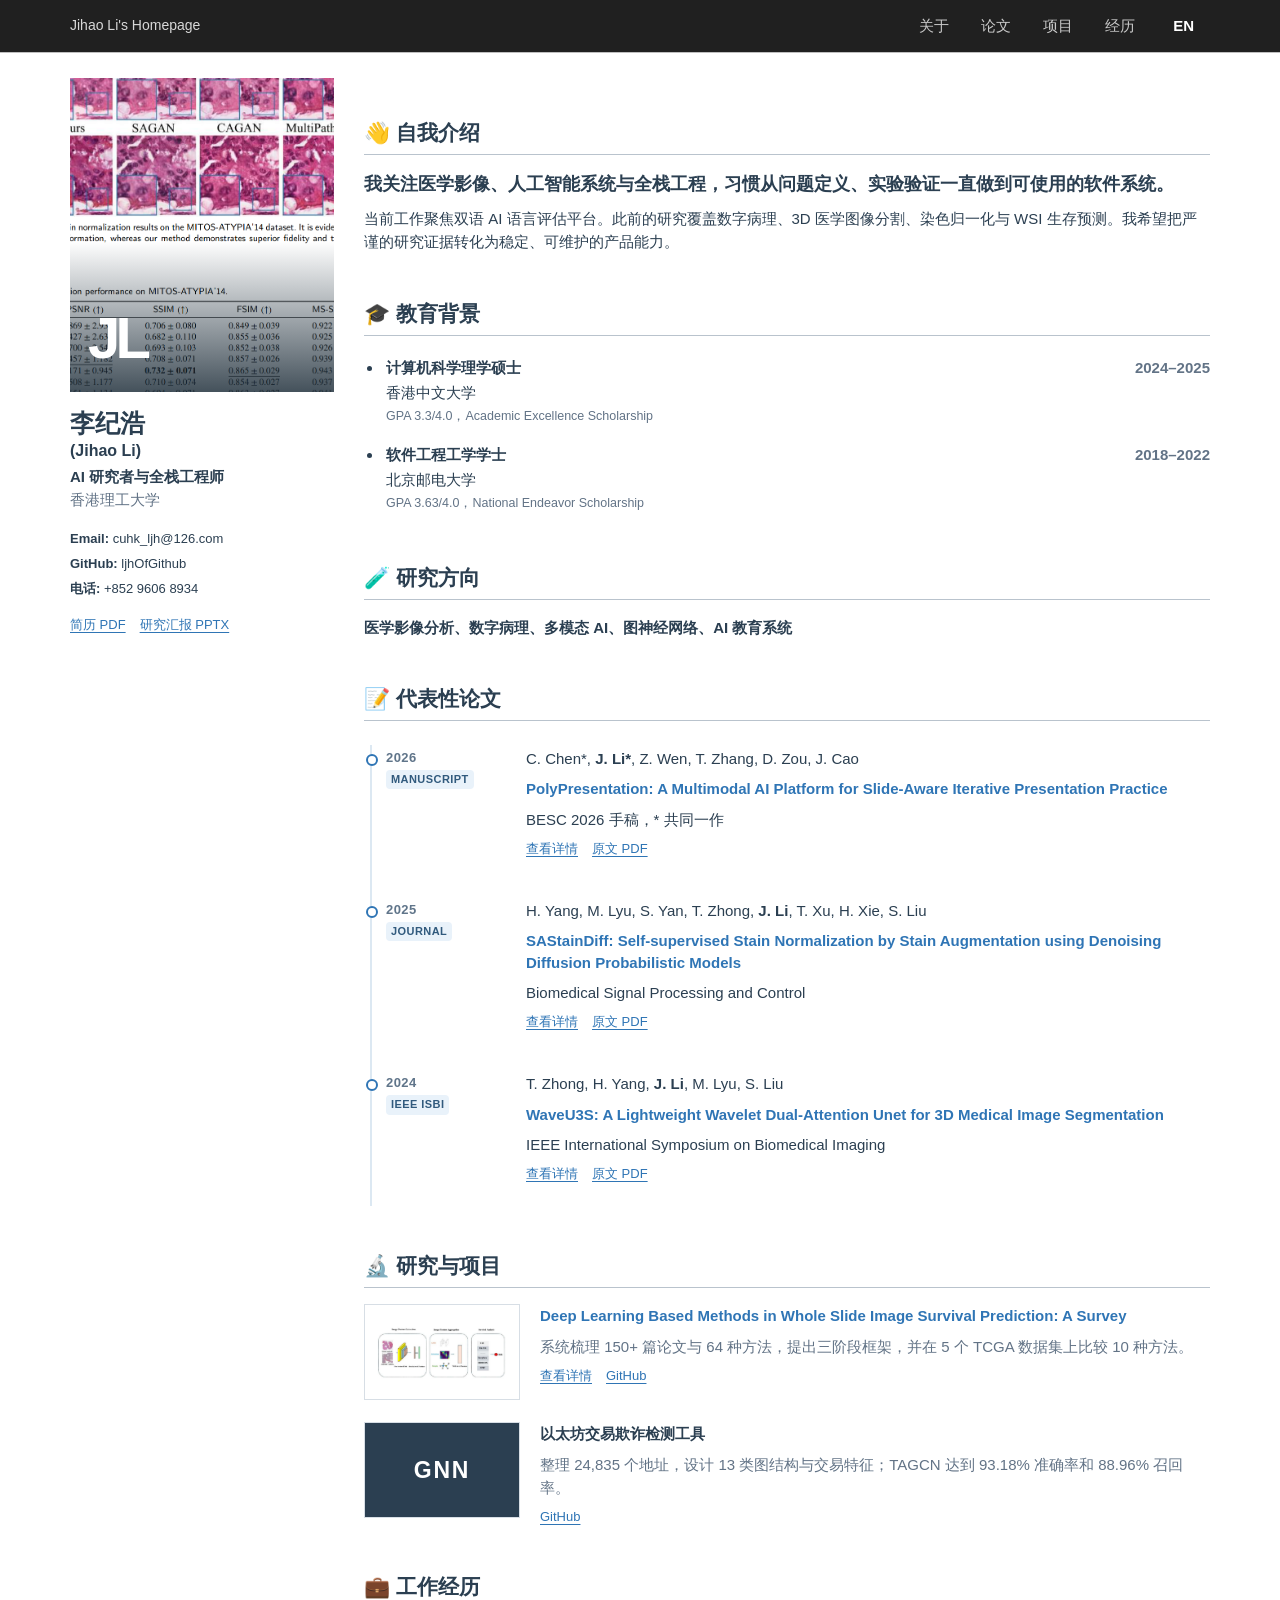
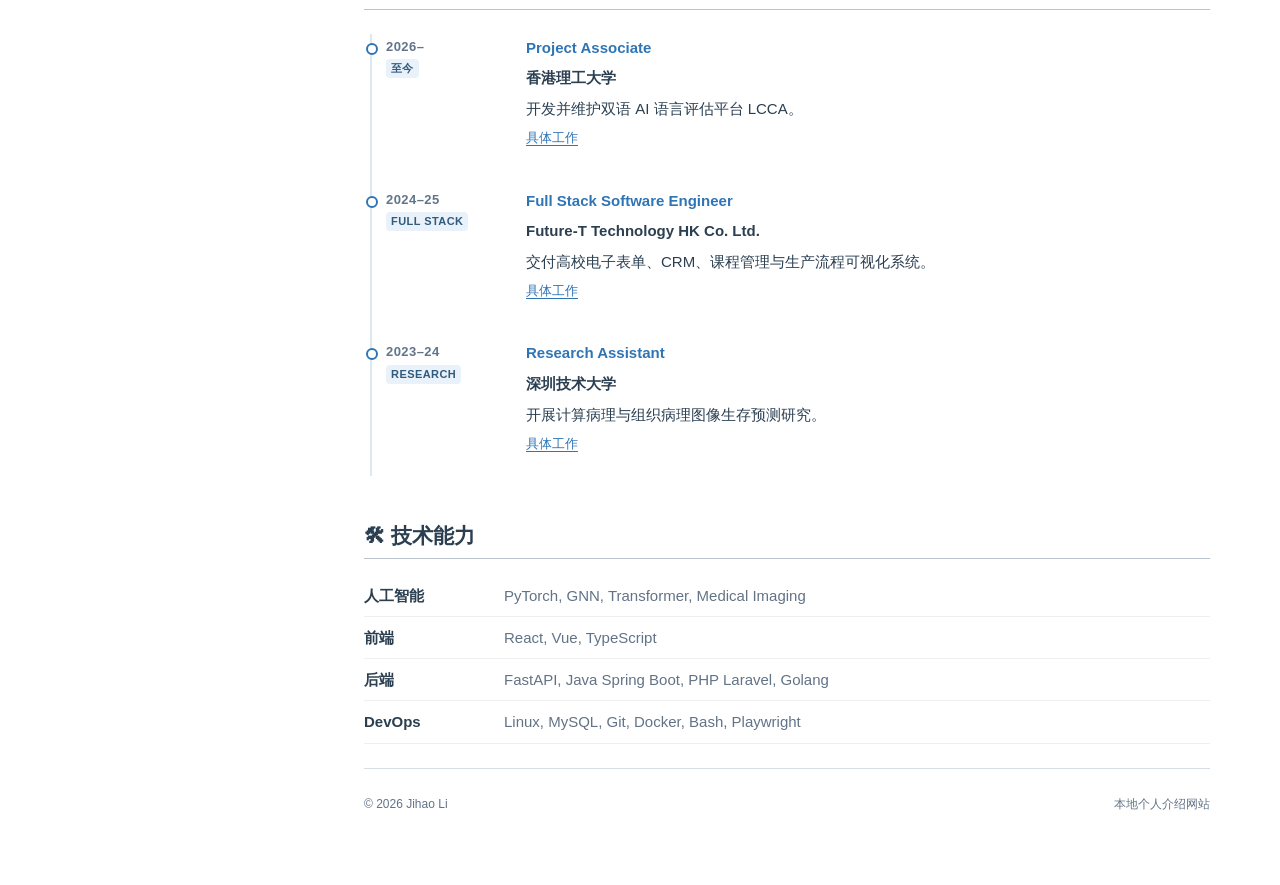
==== index.html @ 031922b3 "feat: publish bilingual academic resume site" ====
<!doctype html>
<html lang="zh-CN">
  <head>
    <meta charset="UTF-8" />
    <meta name="viewport" content="width=device-width, initial-scale=1.0" />
    <meta name="description" content="Jihao Li 的个人学术与工程主页" />
    <title>Jihao Li | Academic Homepage</title>
    <link rel="stylesheet" href="./styles.css" />
    <script src="./data.js" defer></script>
    <script src="./script.js" defer></script>
  </head>
  <body data-page="home">
    <a class="skip-link" href="#content" data-i18n="common.skip">跳到主要内容</a>
    <header class="topbar">
      <nav class="nav-shell" aria-label="Primary navigation">
        <a class="site-name" href="./index.html">Jihao Li's Homepage</a>
        <div class="nav-links">
          <a href="#about" data-i18n="nav.about">关于</a>
          <a href="#publications" data-i18n="nav.publications">论文</a>
          <a href="#projects" data-i18n="nav.projects">项目</a>
          <a href="#experience" data-i18n="nav.experience">经历</a>
          <button class="language-toggle" type="button" data-lang-toggle aria-label="Switch language">EN</button>
        </div>
      </nav>
    </header>
    <div class="page-shell">
      <aside class="profile-column" aria-label="Profile">
        <div class="portrait-research" aria-label="Medical imaging research visual">
          <img src="./assets/stain-normalization-comparison.png" alt="Histopathology image comparison" />
          <span>JL</span>
        </div>
        <h1>李纪浩 <span>(Jihao Li)</span></h1>
        <p class="profile-role" data-i18n="profile.role">AI 研究者与全栈工程师</p>
        <p class="profile-affiliation" data-i18n="profile.affiliation">香港理工大学</p>
        <div class="profile-contact">
          <a href="mailto:cuhk_ljh@126.com"><strong>Email:</strong> cuhk_ljh@126.com</a>
          <a href="https://github.com/ljhOfGithub" target="_blank" rel="noreferrer"><strong>GitHub:</strong> ljhOfGithub</a>
          <a href="tel:+85296068934"><strong data-i18n="profile.phone">电话:</strong> +852 9606 8934</a>
        </div>
        <div class="profile-downloads">
          <a href="./downloads/Jihao-Li-Resume.pdf" target="_blank" data-i18n="profile.resume">简历 PDF</a>
          <a href="./downloads/Jihao-Li-Research-Presentation.pptx" download data-i18n="profile.slides">研究汇报 PPTX</a>
        </div>
      </aside>
      <main class="content-column" id="content">
        <section id="about" class="content-section intro-section">
          <h2>👋 <span data-i18n="about.title">自我介绍</span></h2>
          <p class="intro-lead" data-i18n="about.lead">我关注医学影像、人工智能系统与全栈工程，习惯从问题定义、实验验证一直做到可使用的软件系统。</p>
          <p data-i18n="about.body">当前工作聚焦双语 AI 语言评估平台。此前的研究覆盖数字病理、3D 医学图像分割、染色归一化与 WSI 生存预测。我希望把严谨的研究证据转化为稳定、可维护的产品能力。</p>
        </section>
        <section class="content-section" id="education">
          <h2>🎓 <span data-i18n="education.title">教育背景</span></h2>
          <ul class="education-list">
            <li><strong data-i18n="education.cuhk.degree">计算机科学理学硕士</strong><span data-i18n="education.cuhk.school">香港中文大学</span><time>2024–2025</time><small data-i18n="education.cuhk.detail">GPA 3.3/4.0，Academic Excellence Scholarship</small></li>
            <li><strong data-i18n="education.bupt.degree">软件工程工学学士</strong><span data-i18n="education.bupt.school">北京邮电大学</span><time>2018–2022</time><small data-i18n="education.bupt.detail">GPA 3.63/4.0，National Endeavor Scholarship</small></li>
          </ul>
        </section>
        <section class="content-section" id="research-interests">
          <h2>🧪 <span data-i18n="interests.title">研究方向</span></h2>
          <p><strong data-i18n="interests.items">医学影像分析、数字病理、多模态 AI、图神经网络、AI 教育系统</strong></p>
        </section>
        <section class="content-section" id="publications">
          <h2>📝 <span data-i18n="publications.title">代表性论文</span></h2>
          <div class="academic-timeline">
            <article class="publication-item">
              <div class="publication-meta"><strong>2026</strong><span>Manuscript</span></div>
              <div><p class="authors">C. Chen*, <strong>J. Li*</strong>, Z. Wen, T. Zhang, D. Zou, J. Cao</p><h3><a href="./paper.html?id=polypresentation">PolyPresentation: A Multimodal AI Platform for Slide-Aware Iterative Presentation Practice</a></h3><p data-i18n="publications.polypresentation.venue">BESC 2026 手稿，* 共同一作</p><p class="entry-links"><a href="./paper.html?id=polypresentation" data-i18n="common.details">查看详情</a><a href="./papers/source/polypresentation.pdf" target="_blank" data-i18n="common.paper">原文 PDF</a></p></div>
            </article>
            <article class="publication-item">
              <div class="publication-meta"><strong>2025</strong><span>Journal</span></div>
              <div><p class="authors">H. Yang, M. Lyu, S. Yan, T. Zhong, <strong>J. Li</strong>, T. Xu, H. Xie, S. Liu</p><h3><a href="./paper.html?id=sastaindiff">SAStainDiff: Self-supervised Stain Normalization by Stain Augmentation using Denoising Diffusion Probabilistic Models</a></h3><p data-i18n="publications.sastaindiff.venue">Biomedical Signal Processing and Control</p><p class="entry-links"><a href="./paper.html?id=sastaindiff" data-i18n="common.details">查看详情</a><a href="./papers/source/sastaindiff.pdf" target="_blank" data-i18n="common.paper">原文 PDF</a></p></div>
            </article>
            <article class="publication-item">
              <div class="publication-meta"><strong>2024</strong><span>IEEE ISBI</span></div>
              <div><p class="authors">T. Zhong, H. Yang, <strong>J. Li</strong>, M. Lyu, S. Liu</p><h3><a href="./paper.html?id=waveu3s">WaveU3S: A Lightweight Wavelet Dual-Attention Unet for 3D Medical Image Segmentation</a></h3><p data-i18n="publications.waveu3s.venue">IEEE International Symposium on Biomedical Imaging</p><p class="entry-links"><a href="./paper.html?id=waveu3s" data-i18n="common.details">查看详情</a><a href="./papers/source/waveu3s.pdf" target="_blank" data-i18n="common.paper">原文 PDF</a></p></div>
            </article>
          </div>
        </section>
        <section class="content-section" id="projects">
          <h2>🔬 <span data-i18n="projects.title">研究与项目</span></h2>
          <div class="project-list">
            <article><img src="./assets/wsi-survival-framework.png" alt="WSI survival prediction framework" /><div><h3><a href="./paper.html?id=wsi-survival">Deep Learning Based Methods in Whole Slide Image Survival Prediction: A Survey</a></h3><p data-i18n="projects.wsi">系统梳理 150+ 篇论文与 64 种方法，提出三阶段框架，并在 5 个 TCGA 数据集上比较 10 种方法。</p><p class="entry-links"><a href="./paper.html?id=wsi-survival" data-i18n="common.details">查看详情</a><a href="https://github.com/ljhOfGithub/SurvivalPredictionResearch" target="_blank" rel="noreferrer">GitHub</a></p></div></article>
            <article><div class="project-mark" aria-hidden="true">GNN</div><div><h3 data-i18n="projects.fraud.title">以太坊交易欺诈检测工具</h3><p data-i18n="projects.fraud.body">整理 24,835 个地址，设计 13 类图结构与交易特征；TAGCN 达到 93.18% 准确率和 88.96% 召回率。</p><p class="entry-links"><a href="https://github.com/ljhOfGithub/BachelorGraduationDesign" target="_blank" rel="noreferrer">GitHub</a></p></div></article>
          </div>
        </section>
        <section class="content-section" id="experience">
          <h2>💼 <span data-i18n="experience.title">工作经历</span></h2>
          <div class="academic-timeline">
            <article class="work-item"><div class="publication-meta"><strong>2026–</strong><span data-i18n="experience.present">至今</span></div><div><h3><a href="./work.html?id=polyu">Project Associate</a></h3><p><strong data-i18n="experience.polyu.org">香港理工大学</strong></p><p data-i18n="experience.polyu.summary">开发并维护双语 AI 语言评估平台 LCCA。</p><p class="entry-links"><a href="./work.html?id=polyu" data-i18n="common.workDetails">具体工作</a></p></div></article>
            <article class="work-item"><div class="publication-meta"><strong>2024–25</strong><span>Full Stack</span></div><div><h3><a href="./work.html?id=future-t">Full Stack Software Engineer</a></h3><p><strong>Future-T Technology HK Co. Ltd.</strong></p><p data-i18n="experience.future.summary">交付高校电子表单、CRM、课程管理与生产流程可视化系统。</p><p class="entry-links"><a href="./work.html?id=future-t" data-i18n="common.workDetails">具体工作</a></p></div></article>
            <article class="work-item"><div class="publication-meta"><strong>2023–24</strong><span>Research</span></div><div><h3><a href="./work.html?id=sztu">Research Assistant</a></h3><p><strong data-i18n="experience.sztu.org">深圳技术大学</strong></p><p data-i18n="experience.sztu.summary">开展计算病理与组织病理图像生存预测研究。</p><p class="entry-links"><a href="./work.html?id=sztu" data-i18n="common.workDetails">具体工作</a></p></div></article>
          </div>
        </section>
        <section class="content-section" id="skills">
          <h2>🛠 <span data-i18n="skills.title">技术能力</span></h2>
          <dl class="skill-table">
            <div><dt data-i18n="skills.ai">人工智能</dt><dd>PyTorch, GNN, Transformer, Medical Imaging</dd></div>
            <div><dt data-i18n="skills.frontend">前端</dt><dd>React, Vue, TypeScript</dd></div>
            <div><dt data-i18n="skills.backend">后端</dt><dd>FastAPI, Java Spring Boot, PHP Laravel, Golang</dd></div>
            <div><dt>DevOps</dt><dd>Linux, MySQL, Git, Docker, Bash, Playwright</dd></div>
          </dl>
        </section>
        <footer><span>© 2026 Jihao Li</span><span data-i18n="footer.note">本地个人介绍网站</span></footer>
      </main>
    </div>
  </body>
</html>
---- styles.css ----
:root { --nav:#202020; --ink:#2b3f51; --muted:#627386; --blue:#2f75b5; --blue-soft:#e9f2fa; --line:#d7dee5; --paper:#fff; --soft:#f5f7f9; --page:min(1140px,calc(100vw - 40px)); --sans:"Avenir Next","Helvetica Neue","PingFang SC",Arial,sans-serif; }
*{box-sizing:border-box} html{scroll-behavior:smooth} body{margin:0;color:var(--ink);background:var(--paper);font-family:var(--sans);font-size:15px;line-height:1.55;-webkit-font-smoothing:antialiased} a{color:var(--blue);text-underline-offset:3px} a:hover{color:#1d4f7d} img{display:block;max-width:100%} button{font:inherit}:focus-visible{outline:3px solid #72b3e8;outline-offset:3px}
.skip-link{position:fixed;z-index:100;left:12px;top:8px;padding:8px 12px;color:white;background:var(--nav);transform:translateY(-150%)}.skip-link:focus{transform:translateY(0)}
.topbar{position:sticky;z-index:20;top:0;color:#eee;background:var(--nav);box-shadow:0 1px 0 rgba(0,0,0,.25)}.nav-shell{width:var(--page);min-height:52px;margin:0 auto;display:flex;align-items:center;justify-content:space-between;gap:28px}.site-name{color:#d8d8d8;text-decoration:none;font-size:14px}.nav-links{display:flex;align-items:stretch;min-height:52px}.nav-links a,.language-toggle{display:inline-flex;align-items:center;padding:0 16px;border:0;color:#c9c9c9;background:transparent;text-decoration:none;cursor:pointer}.nav-links a:hover,.language-toggle:hover{color:#fff;background:#101010}.language-toggle{margin-left:6px;color:#fff;font-weight:700}
.page-shell{width:var(--page);margin:0 auto;display:grid;grid-template-columns:264px minmax(0,1fr);gap:30px;padding:26px 0 72px}.profile-column{position:sticky;top:78px;align-self:start}.portrait-research{position:relative;height:314px;overflow:hidden;background:#e9d8df}.portrait-research:after{content:"";position:absolute;inset:0;background:linear-gradient(180deg,transparent 52%,rgba(27,43,55,.82))}.portrait-research img{width:100%;height:100%;object-fit:cover;transform:scale(1.35)}.portrait-research span{position:absolute;z-index:1;left:18px;bottom:9px;color:#fff;font-size:58px;font-weight:800;letter-spacing:-.08em}.profile-column h1{margin:16px 0 5px;font-size:25px;line-height:1.2}.profile-column h1 span{display:block;margin-top:3px;font-size:16px;font-weight:600}.profile-role,.profile-affiliation{margin:0}.profile-role{font-weight:600}.profile-affiliation{color:var(--muted)}.profile-contact{display:grid;gap:5px;margin-top:17px}.profile-contact a{color:var(--ink);text-decoration:none;font-size:13px;overflow-wrap:anywhere}.profile-contact a:hover{color:var(--blue)}.profile-downloads{display:flex;flex-wrap:wrap;gap:10px 14px;margin-top:16px}.profile-downloads a{font-size:13px}
.content-column{min-width:0}.content-section{padding:15px 0 24px;scroll-margin-top:68px}.content-section h2{margin:0 0 16px;padding-bottom:9px;border-bottom:1px solid #b9c3cd;font-size:21px;line-height:1.2}.content-section p{margin:8px 0}.intro-section{padding-top:42px}.intro-lead{font-size:18px;font-weight:650}.education-list{margin:0;padding-left:19px}.education-list li{position:relative;padding:4px 110px 12px 3px}.education-list strong,.education-list span,.education-list small{display:block}.education-list span{margin-top:2px}.education-list small{margin-top:3px;color:var(--muted)}.education-list time{position:absolute;right:0;top:4px;color:var(--muted);font-weight:700}
.academic-timeline{position:relative;margin-left:2px}.academic-timeline:before{content:"";position:absolute;left:4px;top:8px;bottom:8px;width:2px;background:#dce8f2}.publication-item,.work-item{position:relative;display:grid;grid-template-columns:120px minmax(0,1fr);gap:20px;padding:10px 0 22px 20px}.publication-item:before,.work-item:before{content:"";position:absolute;left:0;top:17px;width:8px;height:8px;border:2px solid var(--blue);border-radius:50%;background:#fff}.publication-meta{display:flex;flex-direction:column;gap:2px;padding-top:1px;color:var(--muted);font-size:11px;letter-spacing:.04em;text-transform:uppercase}.publication-meta strong{color:#60758a;font-size:13px}.publication-meta span{width:max-content;padding:1px 5px;border-radius:4px;color:#315a7d;background:var(--blue-soft);font-weight:700}.publication-item h3,.work-item h3,.project-list h3{margin:1px 0 3px;font-size:15px;line-height:1.42}.publication-item h3 a,.work-item h3 a,.project-list h3 a{text-decoration:none}.authors{margin-top:0!important}.entry-links{display:flex;flex-wrap:wrap;gap:5px 14px;margin-top:4px!important}.entry-links a{font-size:13px}
.project-list{display:grid;gap:22px}.project-list article{display:grid;grid-template-columns:156px minmax(0,1fr);gap:20px;align-items:start}.project-list img,.project-mark{width:156px;height:96px;object-fit:contain;padding:8px;border:1px solid var(--line);background:#fff}.project-mark{display:grid;place-items:center;color:#fff;background:var(--ink);font-size:23px;font-weight:800;letter-spacing:.08em}.project-list p{color:var(--muted)}.skill-table{margin:0}.skill-table div{display:grid;grid-template-columns:140px 1fr;padding:9px 0;border-bottom:1px solid #edf0f3}.skill-table dt{font-weight:700}.skill-table dd{margin:0;color:var(--muted)}footer{display:flex;justify-content:space-between;padding-top:26px;border-top:1px solid var(--line);color:var(--muted);font-size:12px}
.detail-header{padding:36px 0 20px;border-bottom:1px solid var(--line)}.back-link{font-size:13px}.detail-kicker{margin:22px 0 8px;color:var(--blue);font-size:12px;font-weight:800;letter-spacing:.06em;text-transform:uppercase}.detail-header h1{margin:0;color:#263b4d;font-size:clamp(28px,4.2vw,44px);line-height:1.18;letter-spacing:-.02em}.detail-meta{margin-top:13px;color:var(--muted)}.detail-actions{display:flex;flex-wrap:wrap;gap:10px 16px;margin-top:18px}.detail-actions a{padding:7px 12px;border:1px solid var(--blue);text-decoration:none}.detail-actions a:first-child{color:#fff;background:var(--blue)}.detail-grid{display:grid;grid-template-columns:1fr 1fr;gap:30px;margin-top:26px}.detail-block{padding-top:16px;border-top:2px solid var(--ink)}.detail-block h2{margin:0 0 10px;font-size:18px}.detail-block ul{margin:0;padding-left:19px}.detail-block li+li{margin-top:7px}.detail-visual{margin:28px 0;padding:18px;border:1px solid var(--line);background:var(--soft)}.detail-visual img{width:100%;max-height:360px;object-fit:contain}.pdf-section{margin-top:36px}.pdf-section h2{margin-bottom:12px;font-size:21px}.pdf-frame{width:100%;height:760px;border:1px solid #aeb9c3;background:#efefef}.source-note{color:var(--muted);font-size:13px}.work-facts{display:grid;gap:0;margin-top:22px}.work-facts div{display:grid;grid-template-columns:145px 1fr;padding:10px 0;border-bottom:1px solid var(--line)}.work-facts dt{font-weight:700}.work-facts dd{margin:0}
@media(max-width:780px){:root{--page:min(100% - 30px,680px)}.nav-shell{align-items:stretch}.site-name{display:flex;align-items:center}.nav-links a{display:none}.page-shell{grid-template-columns:1fr;gap:12px}.profile-column{position:static;display:grid;grid-template-columns:118px 1fr;column-gap:16px}.portrait-research{grid-row:span 5;height:156px}.portrait-research span{font-size:38px}.profile-column h1{margin-top:5px}.profile-contact{margin-top:8px}.profile-downloads{grid-column:2;margin-top:8px}.intro-section{padding-top:24px}.publication-item,.work-item{grid-template-columns:1fr;gap:5px}.publication-meta{flex-direction:row;align-items:center;gap:8px}.project-list article{grid-template-columns:110px minmax(0,1fr)}.project-list img,.project-mark{width:110px;height:82px}.detail-grid{grid-template-columns:1fr;gap:20px}.pdf-frame{height:600px}}
@media(max-width:520px){.site-name{font-size:12px}.language-toggle{padding:0 11px}.profile-column{grid-template-columns:92px 1fr}.portrait-research{height:124px}.profile-column h1{font-size:21px}.profile-contact,.profile-downloads{grid-column:1/-1}.education-list li{padding-right:0}.education-list time{position:static;display:block;margin-top:3px}.project-list article{grid-template-columns:1fr}.project-list img,.project-mark{width:100%;height:150px}.skill-table div,.work-facts div{grid-template-columns:1fr;gap:3px}footer{flex-direction:column;gap:4px}.pdf-frame{height:480px}}
@media(prefers-reduced-motion:reduce){html{scroll-behavior:auto}}
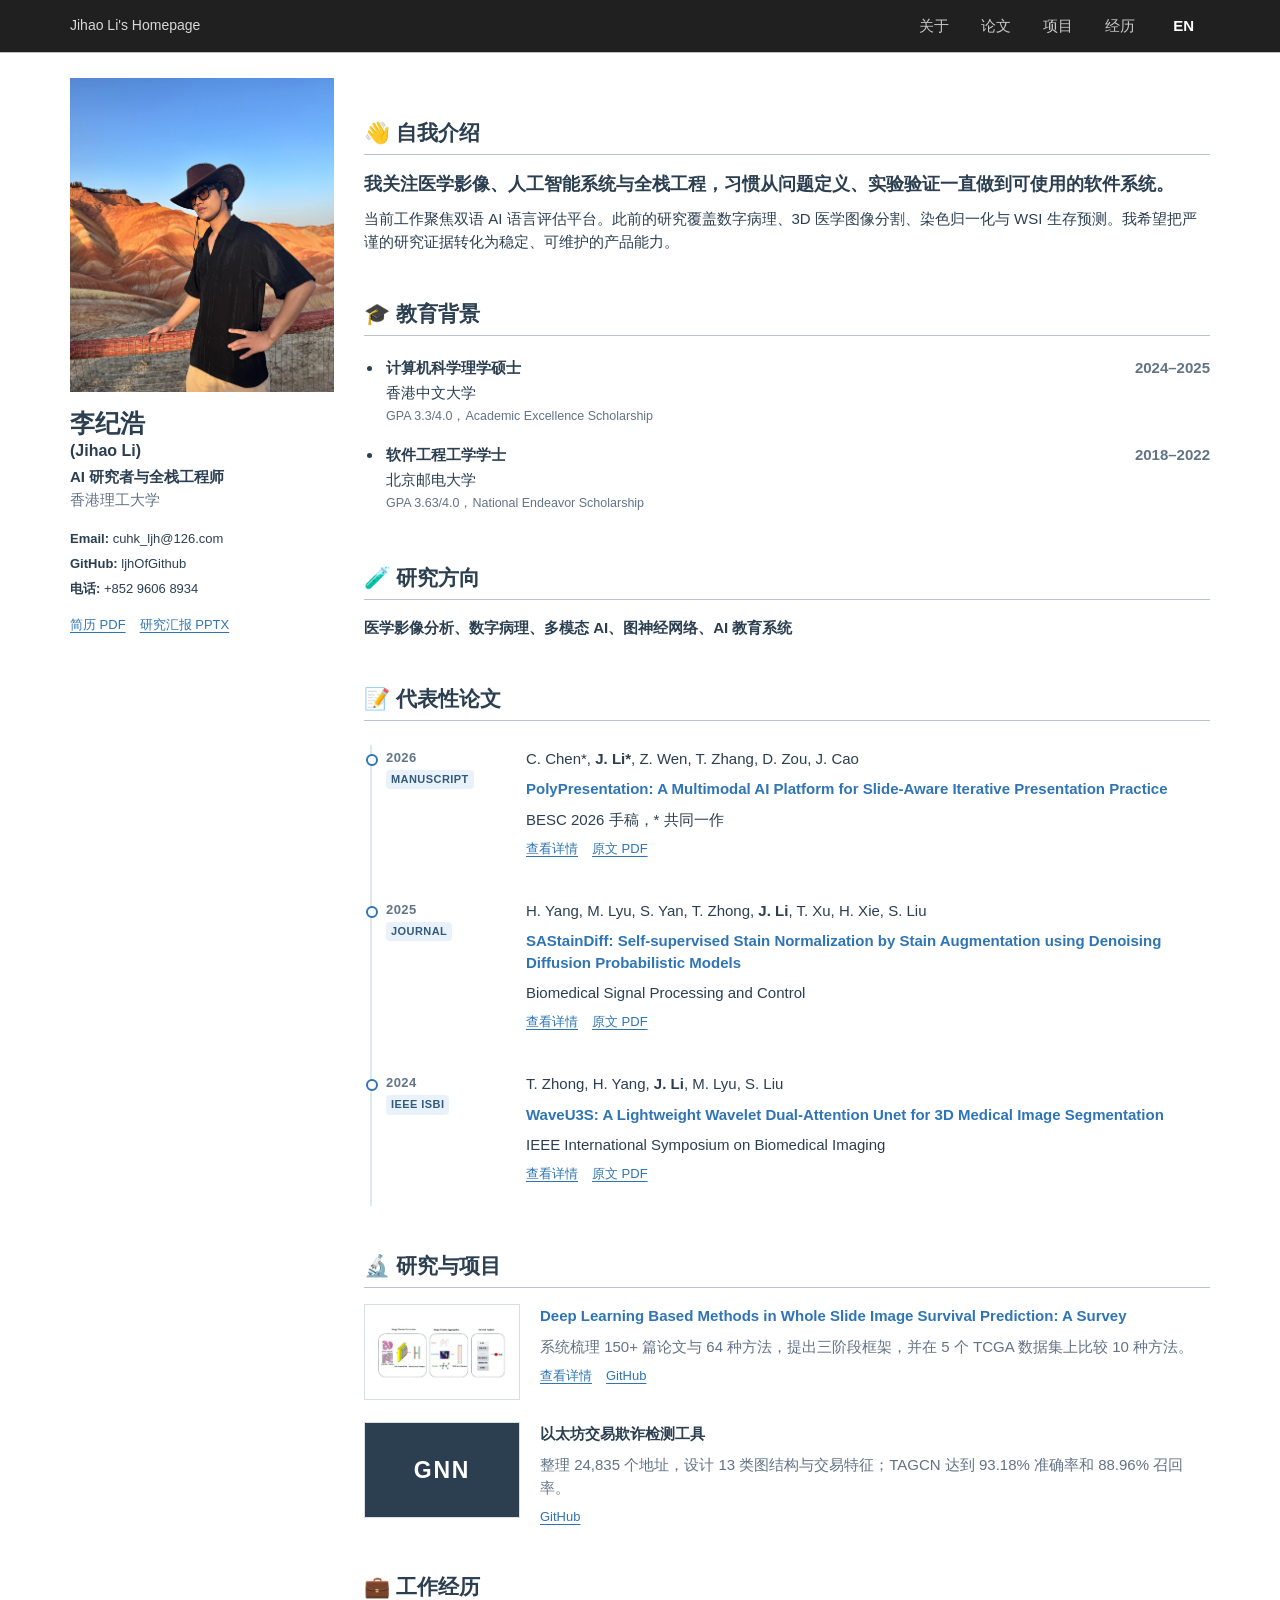
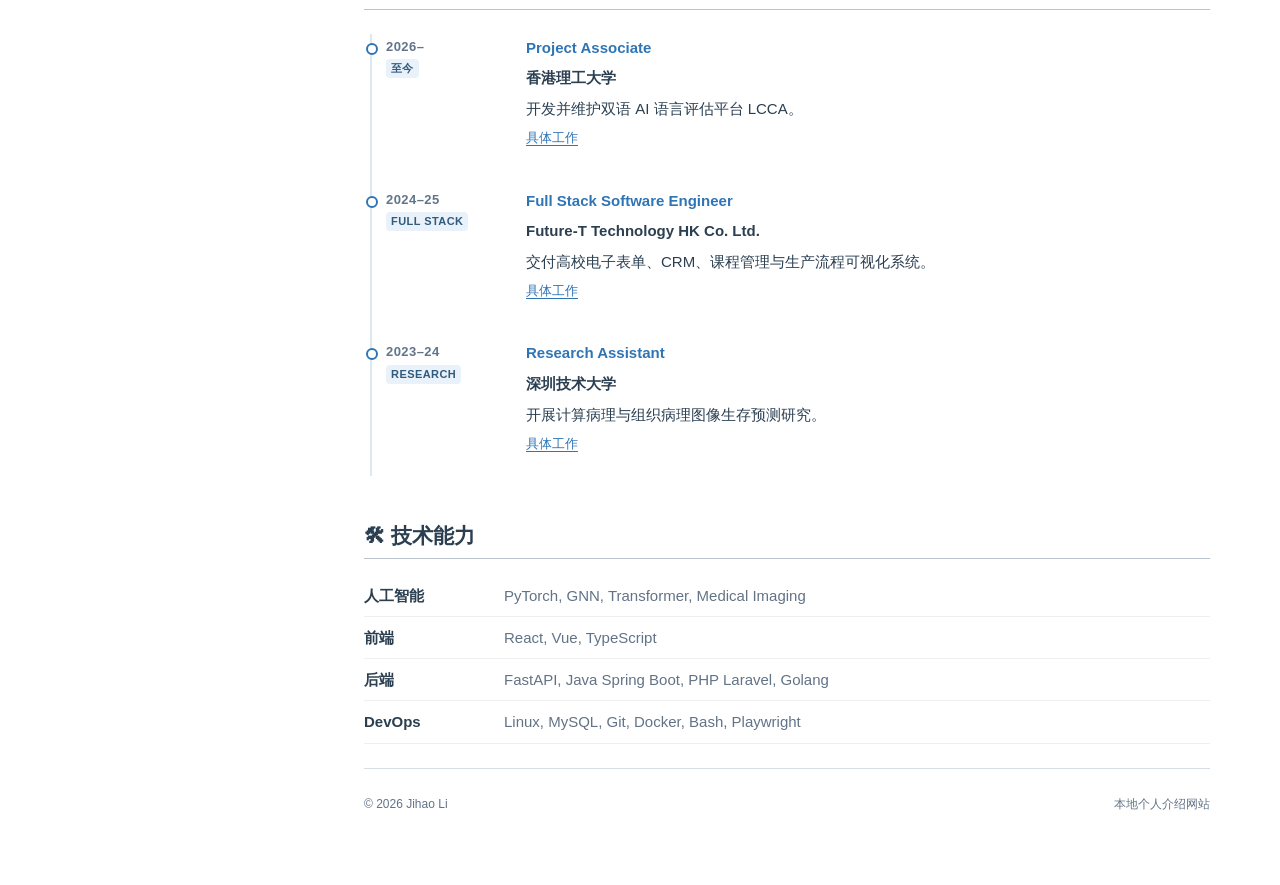
==== commit 472677b1: "feat: use profile photo across resume pages" ====
--- a/index.html
+++ b/index.html
@@ -25,9 +25,8 @@
     </header>
     <div class="page-shell">
       <aside class="profile-column" aria-label="Profile">
-        <div class="portrait-research" aria-label="Medical imaging research visual">
-          <img src="./assets/stain-normalization-comparison.png" alt="Histopathology image comparison" />
-          <span>JL</span>
+        <div class="portrait-research" aria-label="Portrait of Jihao Li">
+          <img src="./assets/avatar.jpg" alt="Portrait of Jihao Li" />
         </div>
         <h1>李纪浩 <span>(Jihao Li)</span></h1>
         <p class="profile-role" data-i18n="profile.role">AI 研究者与全栈工程师</p>
--- a/styles.css
+++ b/styles.css
@@ -2,11 +2,11 @@
 *{box-sizing:border-box} html{scroll-behavior:smooth} body{margin:0;color:var(--ink);background:var(--paper);font-family:var(--sans);font-size:15px;line-height:1.55;-webkit-font-smoothing:antialiased} a{color:var(--blue);text-underline-offset:3px} a:hover{color:#1d4f7d} img{display:block;max-width:100%} button{font:inherit}:focus-visible{outline:3px solid #72b3e8;outline-offset:3px}
 .skip-link{position:fixed;z-index:100;left:12px;top:8px;padding:8px 12px;color:white;background:var(--nav);transform:translateY(-150%)}.skip-link:focus{transform:translateY(0)}
 .topbar{position:sticky;z-index:20;top:0;color:#eee;background:var(--nav);box-shadow:0 1px 0 rgba(0,0,0,.25)}.nav-shell{width:var(--page);min-height:52px;margin:0 auto;display:flex;align-items:center;justify-content:space-between;gap:28px}.site-name{color:#d8d8d8;text-decoration:none;font-size:14px}.nav-links{display:flex;align-items:stretch;min-height:52px}.nav-links a,.language-toggle{display:inline-flex;align-items:center;padding:0 16px;border:0;color:#c9c9c9;background:transparent;text-decoration:none;cursor:pointer}.nav-links a:hover,.language-toggle:hover{color:#fff;background:#101010}.language-toggle{margin-left:6px;color:#fff;font-weight:700}
-.page-shell{width:var(--page);margin:0 auto;display:grid;grid-template-columns:264px minmax(0,1fr);gap:30px;padding:26px 0 72px}.profile-column{position:sticky;top:78px;align-self:start}.portrait-research{position:relative;height:314px;overflow:hidden;background:#e9d8df}.portrait-research:after{content:"";position:absolute;inset:0;background:linear-gradient(180deg,transparent 52%,rgba(27,43,55,.82))}.portrait-research img{width:100%;height:100%;object-fit:cover;transform:scale(1.35)}.portrait-research span{position:absolute;z-index:1;left:18px;bottom:9px;color:#fff;font-size:58px;font-weight:800;letter-spacing:-.08em}.profile-column h1{margin:16px 0 5px;font-size:25px;line-height:1.2}.profile-column h1 span{display:block;margin-top:3px;font-size:16px;font-weight:600}.profile-role,.profile-affiliation{margin:0}.profile-role{font-weight:600}.profile-affiliation{color:var(--muted)}.profile-contact{display:grid;gap:5px;margin-top:17px}.profile-contact a{color:var(--ink);text-decoration:none;font-size:13px;overflow-wrap:anywhere}.profile-contact a:hover{color:var(--blue)}.profile-downloads{display:flex;flex-wrap:wrap;gap:10px 14px;margin-top:16px}.profile-downloads a{font-size:13px}
+.page-shell{width:var(--page);margin:0 auto;display:grid;grid-template-columns:264px minmax(0,1fr);gap:30px;padding:26px 0 72px}.profile-column{position:sticky;top:78px;align-self:start}.portrait-research{position:relative;height:314px;overflow:hidden;background:#e8edf2}.portrait-research img{display:block;width:100%;height:100%;object-fit:cover;object-position:58% 48%}.profile-column h1{margin:16px 0 5px;font-size:25px;line-height:1.2}.profile-column h1 span{display:block;margin-top:3px;font-size:16px;font-weight:600}.profile-role,.profile-affiliation{margin:0}.profile-role{font-weight:600}.profile-affiliation{color:var(--muted)}.profile-contact{display:grid;gap:5px;margin-top:17px}.profile-contact a{color:var(--ink);text-decoration:none;font-size:13px;overflow-wrap:anywhere}.profile-contact a:hover{color:var(--blue)}.profile-downloads{display:flex;flex-wrap:wrap;gap:10px 14px;margin-top:16px}.profile-downloads a{font-size:13px}
 .content-column{min-width:0}.content-section{padding:15px 0 24px;scroll-margin-top:68px}.content-section h2{margin:0 0 16px;padding-bottom:9px;border-bottom:1px solid #b9c3cd;font-size:21px;line-height:1.2}.content-section p{margin:8px 0}.intro-section{padding-top:42px}.intro-lead{font-size:18px;font-weight:650}.education-list{margin:0;padding-left:19px}.education-list li{position:relative;padding:4px 110px 12px 3px}.education-list strong,.education-list span,.education-list small{display:block}.education-list span{margin-top:2px}.education-list small{margin-top:3px;color:var(--muted)}.education-list time{position:absolute;right:0;top:4px;color:var(--muted);font-weight:700}
 .academic-timeline{position:relative;margin-left:2px}.academic-timeline:before{content:"";position:absolute;left:4px;top:8px;bottom:8px;width:2px;background:#dce8f2}.publication-item,.work-item{position:relative;display:grid;grid-template-columns:120px minmax(0,1fr);gap:20px;padding:10px 0 22px 20px}.publication-item:before,.work-item:before{content:"";position:absolute;left:0;top:17px;width:8px;height:8px;border:2px solid var(--blue);border-radius:50%;background:#fff}.publication-meta{display:flex;flex-direction:column;gap:2px;padding-top:1px;color:var(--muted);font-size:11px;letter-spacing:.04em;text-transform:uppercase}.publication-meta strong{color:#60758a;font-size:13px}.publication-meta span{width:max-content;padding:1px 5px;border-radius:4px;color:#315a7d;background:var(--blue-soft);font-weight:700}.publication-item h3,.work-item h3,.project-list h3{margin:1px 0 3px;font-size:15px;line-height:1.42}.publication-item h3 a,.work-item h3 a,.project-list h3 a{text-decoration:none}.authors{margin-top:0!important}.entry-links{display:flex;flex-wrap:wrap;gap:5px 14px;margin-top:4px!important}.entry-links a{font-size:13px}
 .project-list{display:grid;gap:22px}.project-list article{display:grid;grid-template-columns:156px minmax(0,1fr);gap:20px;align-items:start}.project-list img,.project-mark{width:156px;height:96px;object-fit:contain;padding:8px;border:1px solid var(--line);background:#fff}.project-mark{display:grid;place-items:center;color:#fff;background:var(--ink);font-size:23px;font-weight:800;letter-spacing:.08em}.project-list p{color:var(--muted)}.skill-table{margin:0}.skill-table div{display:grid;grid-template-columns:140px 1fr;padding:9px 0;border-bottom:1px solid #edf0f3}.skill-table dt{font-weight:700}.skill-table dd{margin:0;color:var(--muted)}footer{display:flex;justify-content:space-between;padding-top:26px;border-top:1px solid var(--line);color:var(--muted);font-size:12px}
 .detail-header{padding:36px 0 20px;border-bottom:1px solid var(--line)}.back-link{font-size:13px}.detail-kicker{margin:22px 0 8px;color:var(--blue);font-size:12px;font-weight:800;letter-spacing:.06em;text-transform:uppercase}.detail-header h1{margin:0;color:#263b4d;font-size:clamp(28px,4.2vw,44px);line-height:1.18;letter-spacing:-.02em}.detail-meta{margin-top:13px;color:var(--muted)}.detail-actions{display:flex;flex-wrap:wrap;gap:10px 16px;margin-top:18px}.detail-actions a{padding:7px 12px;border:1px solid var(--blue);text-decoration:none}.detail-actions a:first-child{color:#fff;background:var(--blue)}.detail-grid{display:grid;grid-template-columns:1fr 1fr;gap:30px;margin-top:26px}.detail-block{padding-top:16px;border-top:2px solid var(--ink)}.detail-block h2{margin:0 0 10px;font-size:18px}.detail-block ul{margin:0;padding-left:19px}.detail-block li+li{margin-top:7px}.detail-visual{margin:28px 0;padding:18px;border:1px solid var(--line);background:var(--soft)}.detail-visual img{width:100%;max-height:360px;object-fit:contain}.pdf-section{margin-top:36px}.pdf-section h2{margin-bottom:12px;font-size:21px}.pdf-frame{width:100%;height:760px;border:1px solid #aeb9c3;background:#efefef}.source-note{color:var(--muted);font-size:13px}.work-facts{display:grid;gap:0;margin-top:22px}.work-facts div{display:grid;grid-template-columns:145px 1fr;padding:10px 0;border-bottom:1px solid var(--line)}.work-facts dt{font-weight:700}.work-facts dd{margin:0}
-@media(max-width:780px){:root{--page:min(100% - 30px,680px)}.nav-shell{align-items:stretch}.site-name{display:flex;align-items:center}.nav-links a{display:none}.page-shell{grid-template-columns:1fr;gap:12px}.profile-column{position:static;display:grid;grid-template-columns:118px 1fr;column-gap:16px}.portrait-research{grid-row:span 5;height:156px}.portrait-research span{font-size:38px}.profile-column h1{margin-top:5px}.profile-contact{margin-top:8px}.profile-downloads{grid-column:2;margin-top:8px}.intro-section{padding-top:24px}.publication-item,.work-item{grid-template-columns:1fr;gap:5px}.publication-meta{flex-direction:row;align-items:center;gap:8px}.project-list article{grid-template-columns:110px minmax(0,1fr)}.project-list img,.project-mark{width:110px;height:82px}.detail-grid{grid-template-columns:1fr;gap:20px}.pdf-frame{height:600px}}
+@media(max-width:780px){:root{--page:min(100% - 30px,680px)}.nav-shell{align-items:stretch}.site-name{display:flex;align-items:center}.nav-links a{display:none}.page-shell{grid-template-columns:1fr;gap:12px}.profile-column{position:static;display:grid;grid-template-columns:118px 1fr;column-gap:16px}.portrait-research{grid-row:span 5;height:156px}.profile-column h1{margin-top:5px}.profile-contact{margin-top:8px}.profile-downloads{grid-column:2;margin-top:8px}.intro-section{padding-top:24px}.publication-item,.work-item{grid-template-columns:1fr;gap:5px}.publication-meta{flex-direction:row;align-items:center;gap:8px}.project-list article{grid-template-columns:110px minmax(0,1fr)}.project-list img,.project-mark{width:110px;height:82px}.detail-grid{grid-template-columns:1fr;gap:20px}.pdf-frame{height:600px}}
 @media(max-width:520px){.site-name{font-size:12px}.language-toggle{padding:0 11px}.profile-column{grid-template-columns:92px 1fr}.portrait-research{height:124px}.profile-column h1{font-size:21px}.profile-contact,.profile-downloads{grid-column:1/-1}.education-list li{padding-right:0}.education-list time{position:static;display:block;margin-top:3px}.project-list article{grid-template-columns:1fr}.project-list img,.project-mark{width:100%;height:150px}.skill-table div,.work-facts div{grid-template-columns:1fr;gap:3px}footer{flex-direction:column;gap:4px}.pdf-frame{height:480px}}
 @media(prefers-reduced-motion:reduce){html{scroll-behavior:auto}}
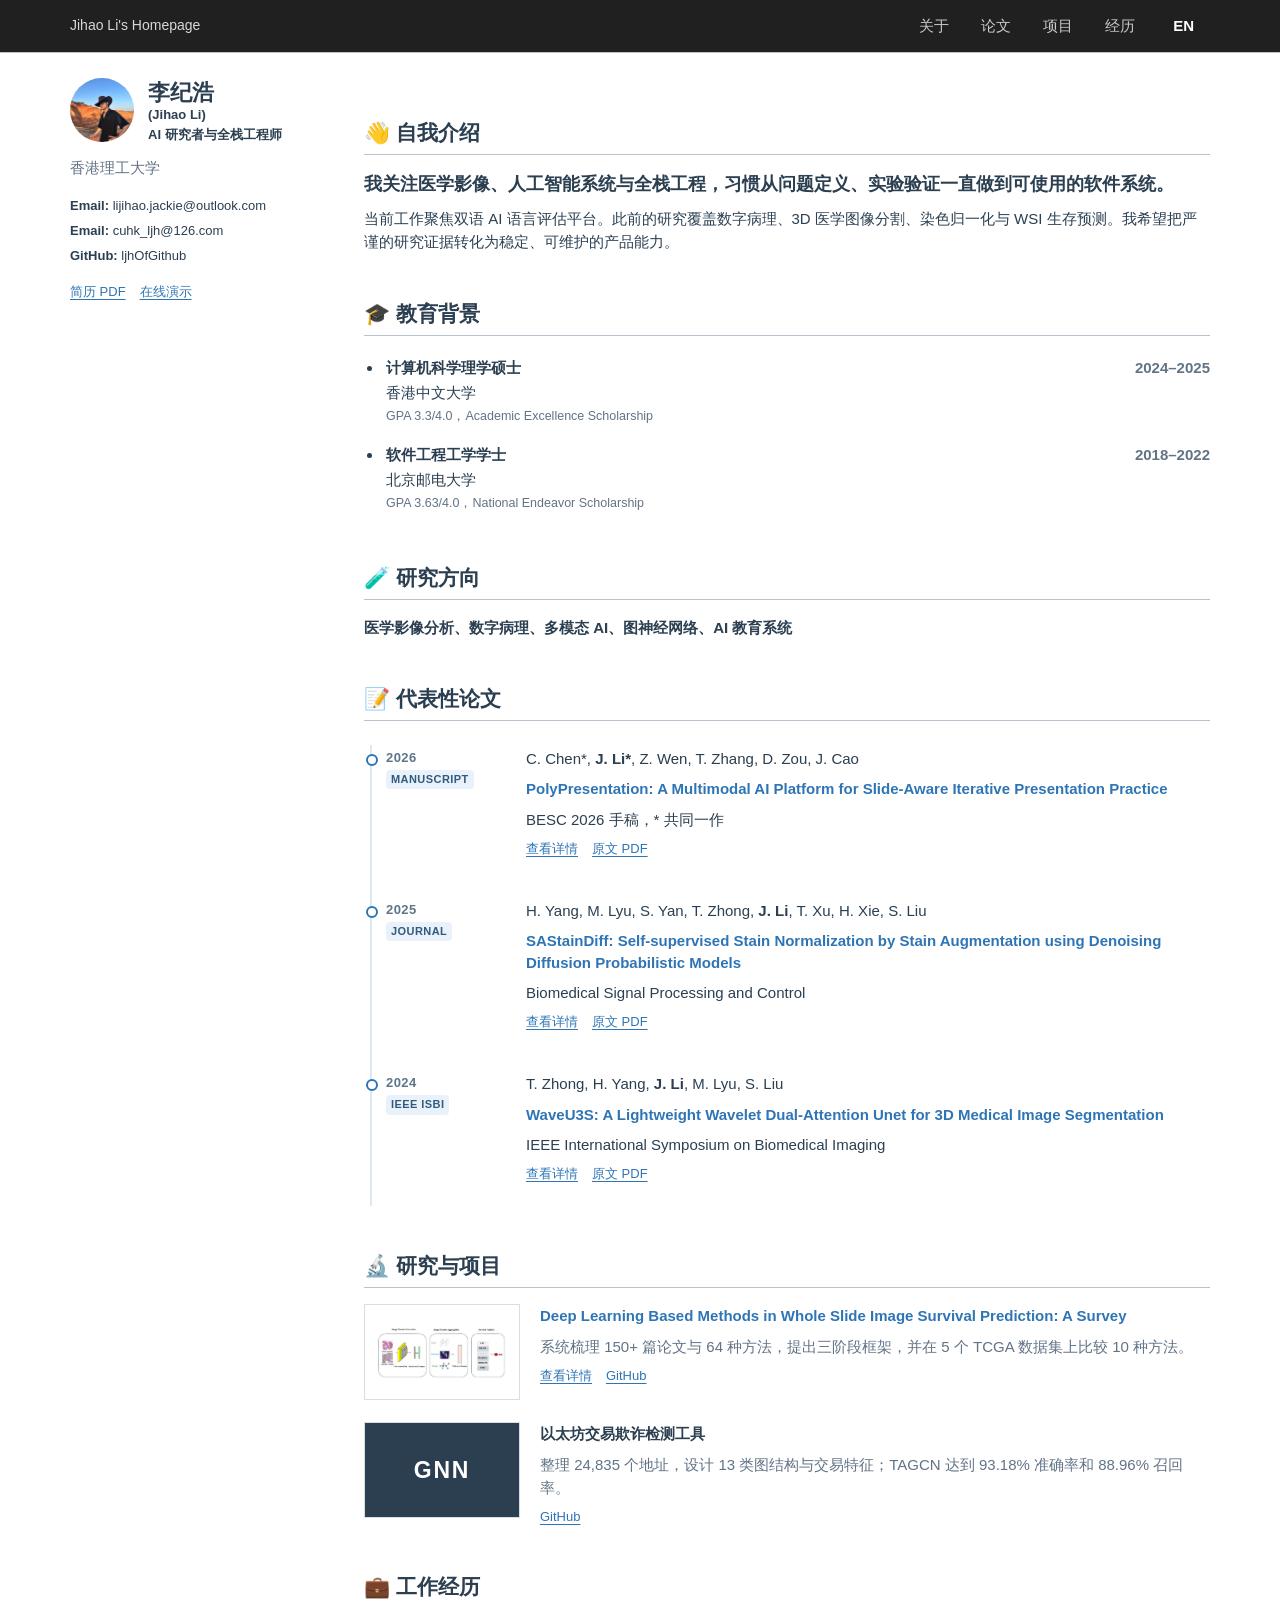
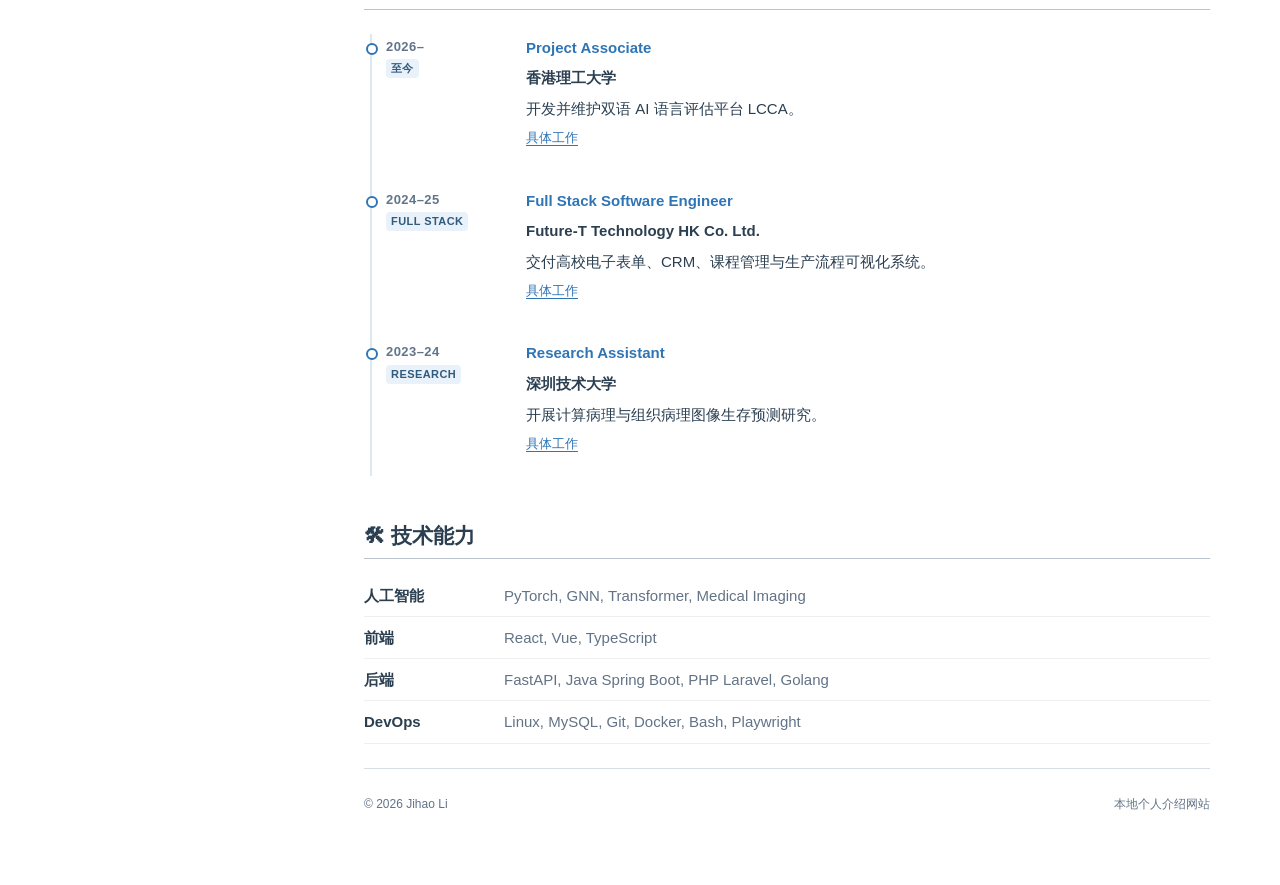
==== commit 70ff8be2: "feat: add online slides and refine profile" ====
--- a/index.html
+++ b/index.html
@@ -32,13 +32,13 @@
         <p class="profile-role" data-i18n="profile.role">AI 研究者与全栈工程师</p>
         <p class="profile-affiliation" data-i18n="profile.affiliation">香港理工大学</p>
         <div class="profile-contact">
+          <a href="mailto:lijihao.jackie@outlook.com"><strong>Email:</strong> lijihao.jackie@outlook.com</a>
           <a href="mailto:cuhk_ljh@126.com"><strong>Email:</strong> cuhk_ljh@126.com</a>
           <a href="https://github.com/ljhOfGithub" target="_blank" rel="noreferrer"><strong>GitHub:</strong> ljhOfGithub</a>
-          <a href="tel:+85296068934"><strong data-i18n="profile.phone">电话:</strong> +852 9606 8934</a>
         </div>
         <div class="profile-downloads">
           <a href="./downloads/Jihao-Li-Resume.pdf" target="_blank" data-i18n="profile.resume">简历 PDF</a>
-          <a href="./downloads/Jihao-Li-Research-Presentation.pptx" download data-i18n="profile.slides">研究汇报 PPTX</a>
+          <a href="./slides.html" data-i18n="profile.slides">在线演示</a>
         </div>
       </aside>
       <main class="content-column" id="content">
--- a/styles.css
+++ b/styles.css
@@ -2,11 +2,12 @@
 *{box-sizing:border-box} html{scroll-behavior:smooth} body{margin:0;color:var(--ink);background:var(--paper);font-family:var(--sans);font-size:15px;line-height:1.55;-webkit-font-smoothing:antialiased} a{color:var(--blue);text-underline-offset:3px} a:hover{color:#1d4f7d} img{display:block;max-width:100%} button{font:inherit}:focus-visible{outline:3px solid #72b3e8;outline-offset:3px}
 .skip-link{position:fixed;z-index:100;left:12px;top:8px;padding:8px 12px;color:white;background:var(--nav);transform:translateY(-150%)}.skip-link:focus{transform:translateY(0)}
 .topbar{position:sticky;z-index:20;top:0;color:#eee;background:var(--nav);box-shadow:0 1px 0 rgba(0,0,0,.25)}.nav-shell{width:var(--page);min-height:52px;margin:0 auto;display:flex;align-items:center;justify-content:space-between;gap:28px}.site-name{color:#d8d8d8;text-decoration:none;font-size:14px}.nav-links{display:flex;align-items:stretch;min-height:52px}.nav-links a,.language-toggle{display:inline-flex;align-items:center;padding:0 16px;border:0;color:#c9c9c9;background:transparent;text-decoration:none;cursor:pointer}.nav-links a:hover,.language-toggle:hover{color:#fff;background:#101010}.language-toggle{margin-left:6px;color:#fff;font-weight:700}
-.page-shell{width:var(--page);margin:0 auto;display:grid;grid-template-columns:264px minmax(0,1fr);gap:30px;padding:26px 0 72px}.profile-column{position:sticky;top:78px;align-self:start}.portrait-research{position:relative;height:314px;overflow:hidden;background:#e8edf2}.portrait-research img{display:block;width:100%;height:100%;object-fit:cover;object-position:58% 48%}.profile-column h1{margin:16px 0 5px;font-size:25px;line-height:1.2}.profile-column h1 span{display:block;margin-top:3px;font-size:16px;font-weight:600}.profile-role,.profile-affiliation{margin:0}.profile-role{font-weight:600}.profile-affiliation{color:var(--muted)}.profile-contact{display:grid;gap:5px;margin-top:17px}.profile-contact a{color:var(--ink);text-decoration:none;font-size:13px;overflow-wrap:anywhere}.profile-contact a:hover{color:var(--blue)}.profile-downloads{display:flex;flex-wrap:wrap;gap:10px 14px;margin-top:16px}.profile-downloads a{font-size:13px}
+.page-shell{width:var(--page);margin:0 auto;display:grid;grid-template-columns:264px minmax(0,1fr);gap:30px;padding:26px 0 72px}.profile-column{position:sticky;top:78px;align-self:start;display:grid;grid-template-columns:64px minmax(0,1fr);column-gap:14px}.portrait-research{position:relative;grid-row:1/span 2;width:64px;height:64px;overflow:hidden;border-radius:50%;background:#e8edf2}.portrait-research img{display:block;width:100%;height:100%;object-fit:cover;object-position:58% 34%}.profile-column h1{grid-column:2;margin:2px 0 3px;font-size:22px;line-height:1.15}.profile-column h1 span{display:block;margin-top:3px;font-size:13px;font-weight:600}.profile-role,.profile-affiliation{margin:0}.profile-role{grid-column:2;font-size:13px;font-weight:600;line-height:1.35}.profile-affiliation,.profile-contact,.profile-downloads{grid-column:1/-1}.profile-affiliation{margin-top:12px;color:var(--muted)}.profile-contact{display:grid;gap:5px;margin-top:17px}.profile-contact a{color:var(--ink);text-decoration:none;font-size:13px;overflow-wrap:anywhere}.profile-contact a:hover{color:var(--blue)}.profile-downloads{display:flex;flex-wrap:wrap;gap:10px 14px;margin-top:16px}.profile-downloads a{font-size:13px}
 .content-column{min-width:0}.content-section{padding:15px 0 24px;scroll-margin-top:68px}.content-section h2{margin:0 0 16px;padding-bottom:9px;border-bottom:1px solid #b9c3cd;font-size:21px;line-height:1.2}.content-section p{margin:8px 0}.intro-section{padding-top:42px}.intro-lead{font-size:18px;font-weight:650}.education-list{margin:0;padding-left:19px}.education-list li{position:relative;padding:4px 110px 12px 3px}.education-list strong,.education-list span,.education-list small{display:block}.education-list span{margin-top:2px}.education-list small{margin-top:3px;color:var(--muted)}.education-list time{position:absolute;right:0;top:4px;color:var(--muted);font-weight:700}
 .academic-timeline{position:relative;margin-left:2px}.academic-timeline:before{content:"";position:absolute;left:4px;top:8px;bottom:8px;width:2px;background:#dce8f2}.publication-item,.work-item{position:relative;display:grid;grid-template-columns:120px minmax(0,1fr);gap:20px;padding:10px 0 22px 20px}.publication-item:before,.work-item:before{content:"";position:absolute;left:0;top:17px;width:8px;height:8px;border:2px solid var(--blue);border-radius:50%;background:#fff}.publication-meta{display:flex;flex-direction:column;gap:2px;padding-top:1px;color:var(--muted);font-size:11px;letter-spacing:.04em;text-transform:uppercase}.publication-meta strong{color:#60758a;font-size:13px}.publication-meta span{width:max-content;padding:1px 5px;border-radius:4px;color:#315a7d;background:var(--blue-soft);font-weight:700}.publication-item h3,.work-item h3,.project-list h3{margin:1px 0 3px;font-size:15px;line-height:1.42}.publication-item h3 a,.work-item h3 a,.project-list h3 a{text-decoration:none}.authors{margin-top:0!important}.entry-links{display:flex;flex-wrap:wrap;gap:5px 14px;margin-top:4px!important}.entry-links a{font-size:13px}
 .project-list{display:grid;gap:22px}.project-list article{display:grid;grid-template-columns:156px minmax(0,1fr);gap:20px;align-items:start}.project-list img,.project-mark{width:156px;height:96px;object-fit:contain;padding:8px;border:1px solid var(--line);background:#fff}.project-mark{display:grid;place-items:center;color:#fff;background:var(--ink);font-size:23px;font-weight:800;letter-spacing:.08em}.project-list p{color:var(--muted)}.skill-table{margin:0}.skill-table div{display:grid;grid-template-columns:140px 1fr;padding:9px 0;border-bottom:1px solid #edf0f3}.skill-table dt{font-weight:700}.skill-table dd{margin:0;color:var(--muted)}footer{display:flex;justify-content:space-between;padding-top:26px;border-top:1px solid var(--line);color:var(--muted);font-size:12px}
 .detail-header{padding:36px 0 20px;border-bottom:1px solid var(--line)}.back-link{font-size:13px}.detail-kicker{margin:22px 0 8px;color:var(--blue);font-size:12px;font-weight:800;letter-spacing:.06em;text-transform:uppercase}.detail-header h1{margin:0;color:#263b4d;font-size:clamp(28px,4.2vw,44px);line-height:1.18;letter-spacing:-.02em}.detail-meta{margin-top:13px;color:var(--muted)}.detail-actions{display:flex;flex-wrap:wrap;gap:10px 16px;margin-top:18px}.detail-actions a{padding:7px 12px;border:1px solid var(--blue);text-decoration:none}.detail-actions a:first-child{color:#fff;background:var(--blue)}.detail-grid{display:grid;grid-template-columns:1fr 1fr;gap:30px;margin-top:26px}.detail-block{padding-top:16px;border-top:2px solid var(--ink)}.detail-block h2{margin:0 0 10px;font-size:18px}.detail-block ul{margin:0;padding-left:19px}.detail-block li+li{margin-top:7px}.detail-visual{margin:28px 0;padding:18px;border:1px solid var(--line);background:var(--soft)}.detail-visual img{width:100%;max-height:360px;object-fit:contain}.pdf-section{margin-top:36px}.pdf-section h2{margin-bottom:12px;font-size:21px}.pdf-frame{width:100%;height:760px;border:1px solid #aeb9c3;background:#efefef}.source-note{color:var(--muted);font-size:13px}.work-facts{display:grid;gap:0;margin-top:22px}.work-facts div{display:grid;grid-template-columns:145px 1fr;padding:10px 0;border-bottom:1px solid var(--line)}.work-facts dt{font-weight:700}.work-facts dd{margin:0}
-@media(max-width:780px){:root{--page:min(100% - 30px,680px)}.nav-shell{align-items:stretch}.site-name{display:flex;align-items:center}.nav-links a{display:none}.page-shell{grid-template-columns:1fr;gap:12px}.profile-column{position:static;display:grid;grid-template-columns:118px 1fr;column-gap:16px}.portrait-research{grid-row:span 5;height:156px}.profile-column h1{margin-top:5px}.profile-contact{margin-top:8px}.profile-downloads{grid-column:2;margin-top:8px}.intro-section{padding-top:24px}.publication-item,.work-item{grid-template-columns:1fr;gap:5px}.publication-meta{flex-direction:row;align-items:center;gap:8px}.project-list article{grid-template-columns:110px minmax(0,1fr)}.project-list img,.project-mark{width:110px;height:82px}.detail-grid{grid-template-columns:1fr;gap:20px}.pdf-frame{height:600px}}
-@media(max-width:520px){.site-name{font-size:12px}.language-toggle{padding:0 11px}.profile-column{grid-template-columns:92px 1fr}.portrait-research{height:124px}.profile-column h1{font-size:21px}.profile-contact,.profile-downloads{grid-column:1/-1}.education-list li{padding-right:0}.education-list time{position:static;display:block;margin-top:3px}.project-list article{grid-template-columns:1fr}.project-list img,.project-mark{width:100%;height:150px}.skill-table div,.work-facts div{grid-template-columns:1fr;gap:3px}footer{flex-direction:column;gap:4px}.pdf-frame{height:480px}}
+.slides-body{min-height:100vh;color:#eef2f6;background:#101214}.slides-body .topbar{position:relative}.slides-nav-links{display:flex;align-items:stretch;min-height:52px}.slides-nav-links a,.slides-nav-links button{display:inline-flex;align-items:center;padding:0 16px;border:0;color:#d7dde3;background:transparent;text-decoration:none;cursor:pointer}.slides-nav-links a:hover,.slides-nav-links button:hover{color:#fff;background:#101010}.slide-page{width:min(1440px,calc(100vw - 40px));margin:0 auto;padding:24px 0 34px}.slide-heading{display:flex;align-items:center;justify-content:space-between;gap:20px;margin-bottom:14px}.slide-heading h1{margin:0;font-size:20px}.slide-download{color:#b8cee2;font-size:13px}.slide-stage{position:relative;display:grid;grid-template-columns:56px minmax(0,1fr) 56px;align-items:center;gap:14px}.slide-frame{position:relative;overflow:hidden;background:#000;box-shadow:0 12px 32px rgba(0,0,0,.35)}.slide-frame:before{content:"";display:block;padding-top:56.22%}.slide-frame img{position:absolute;inset:0;width:100%;height:100%;object-fit:contain}.slide-nav-button{display:grid;place-items:center;width:48px;height:48px;border:1px solid #56616b;border-radius:50%;color:#fff;background:transparent;font-size:28px;line-height:1;cursor:pointer}.slide-nav-button:hover{border-color:#fff;background:#23282d}.slide-nav-button:disabled{opacity:.3;cursor:not-allowed}.slide-status{margin:13px 0 12px;text-align:center;color:#b7c0c8;font-size:13px}.slide-thumbnails{display:flex;gap:10px;overflow-x:auto;padding:4px 2px 12px;scrollbar-color:#606b75 #20252a}.slide-thumbnail{flex:0 0 150px;padding:0;border:2px solid transparent;background:#1f2428;cursor:pointer}.slide-thumbnail img{width:100%;aspect-ratio:16/9;object-fit:cover;opacity:.62}.slide-thumbnail[aria-current="true"]{border-color:#72b3e8}.slide-thumbnail[aria-current="true"] img,.slide-thumbnail:hover img{opacity:1}
+@media(max-width:780px){:root{--page:min(100% - 30px,680px)}.nav-shell{align-items:stretch}.site-name{display:flex;align-items:center}.nav-links a{display:none}.page-shell{grid-template-columns:1fr;gap:12px}.profile-column{position:static;grid-template-columns:64px minmax(0,1fr);column-gap:14px}.profile-contact{margin-top:8px}.profile-downloads{margin-top:8px}.intro-section{padding-top:24px}.publication-item,.work-item{grid-template-columns:1fr;gap:5px}.publication-meta{flex-direction:row;align-items:center;gap:8px}.project-list article{grid-template-columns:110px minmax(0,1fr)}.project-list img,.project-mark{width:110px;height:82px}.detail-grid{grid-template-columns:1fr;gap:20px}.pdf-frame{height:600px}.slide-page{width:min(100% - 24px,720px);padding-top:16px}.slide-stage{grid-template-columns:1fr;gap:10px}.slide-nav-button{position:absolute;z-index:2;width:42px;height:42px;background:rgba(16,18,20,.8)}.slide-nav-button[data-slide-previous]{left:20px}.slide-nav-button[data-slide-next]{right:20px}.slide-thumbnail{flex-basis:116px}}
+@media(max-width:520px){.site-name{font-size:12px}.language-toggle{padding:0 11px}.profile-column{grid-template-columns:56px minmax(0,1fr);column-gap:12px}.portrait-research{width:56px;height:56px}.profile-column h1{font-size:20px}.education-list li{padding-right:0}.education-list time{position:static;display:block;margin-top:3px}.project-list article{grid-template-columns:1fr}.project-list img,.project-mark{width:100%;height:150px}.skill-table div,.work-facts div{grid-template-columns:1fr;gap:3px}footer{flex-direction:column;gap:4px}.pdf-frame{height:480px}.slides-nav-links a{display:none}.slide-page{width:100%;padding:12px 0 22px}.slide-heading{padding:0 12px}.slide-heading h1{font-size:17px}.slide-download{font-size:12px}.slide-status{margin:10px 0}.slide-thumbnails{padding-left:12px;padding-right:12px}.slide-thumbnail{flex-basis:104px}.slide-nav-button[data-slide-previous]{left:10px}.slide-nav-button[data-slide-next]{right:10px}}
 @media(prefers-reduced-motion:reduce){html{scroll-behavior:auto}}
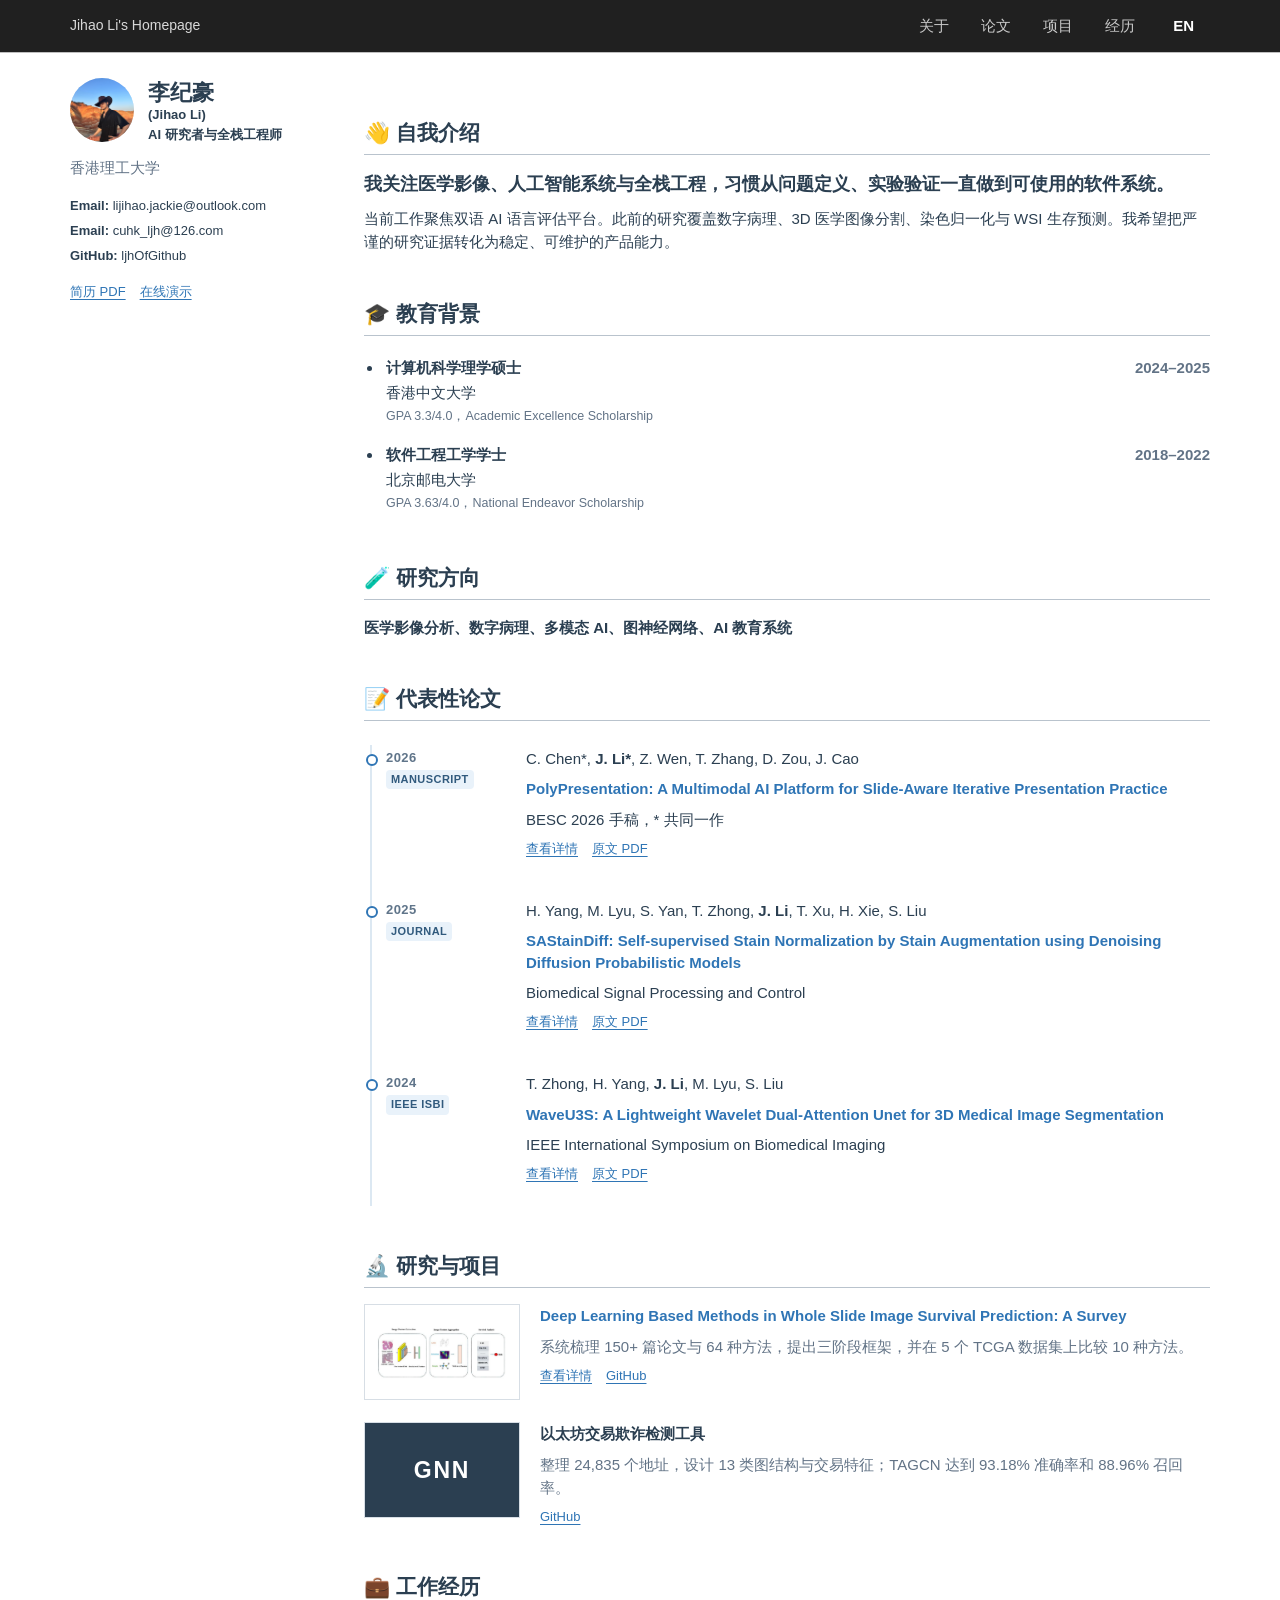
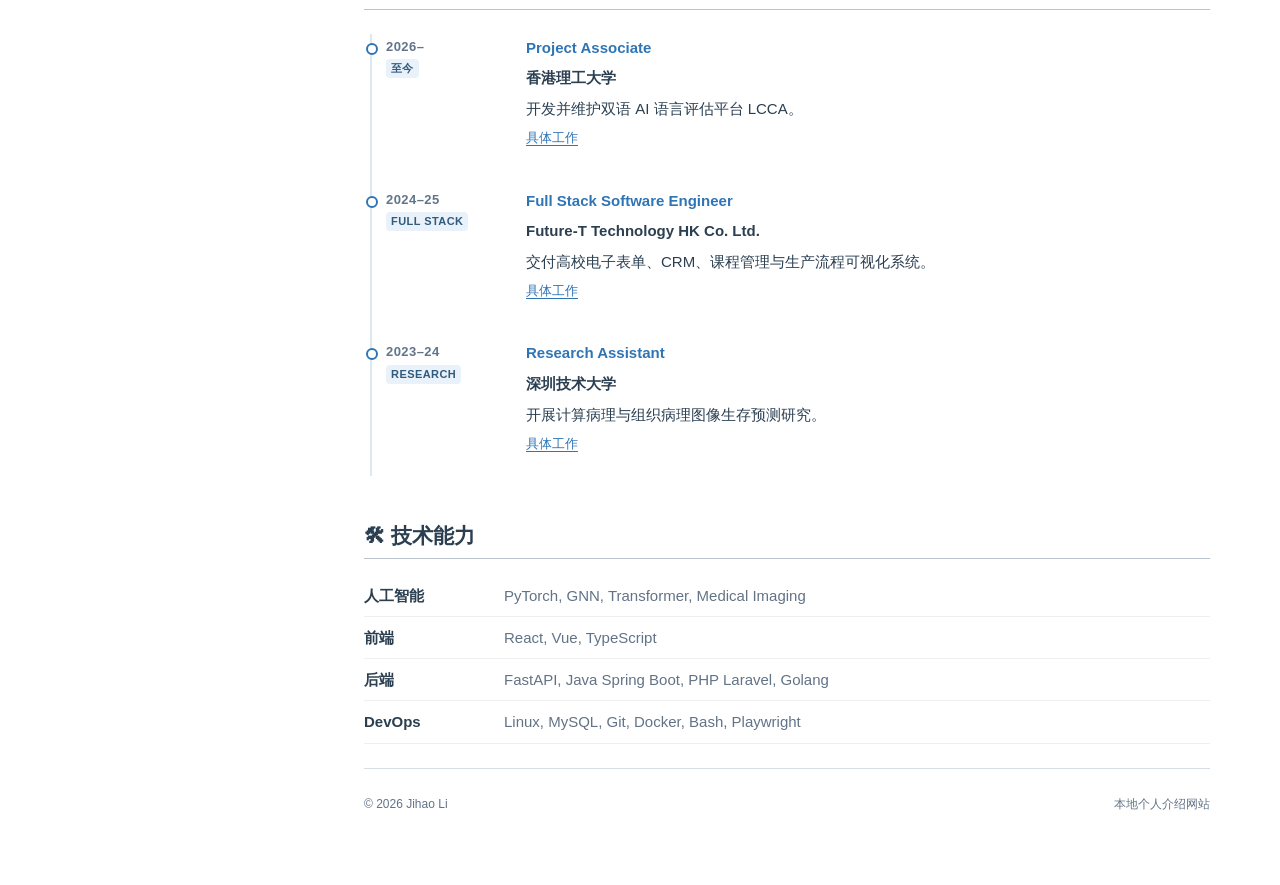
==== commit e28a7dc8: "fix: correct Chinese name" ====
--- a/index.html
+++ b/index.html
@@ -5,9 +5,9 @@
     <meta name="viewport" content="width=device-width, initial-scale=1.0" />
     <meta name="description" content="Jihao Li 的个人学术与工程主页" />
     <title>Jihao Li | Academic Homepage</title>
-    <link rel="stylesheet" href="./styles.css" />
-    <script src="./data.js" defer></script>
-    <script src="./script.js" defer></script>
+    <link rel="stylesheet" href="./styles.css?v=20261015-2" />
+    <script src="./data.js?v=20261015-2" defer></script>
+    <script src="./script.js?v=20261015-2" defer></script>
   </head>
   <body data-page="home">
     <a class="skip-link" href="#content" data-i18n="common.skip">跳到主要内容</a>
@@ -28,7 +28,7 @@
         <div class="portrait-research" aria-label="Portrait of Jihao Li">
           <img src="./assets/avatar.jpg" alt="Portrait of Jihao Li" />
         </div>
-        <h1>李纪浩 <span>(Jihao Li)</span></h1>
+        <h1>李纪豪 <span>(Jihao Li)</span></h1>
         <p class="profile-role" data-i18n="profile.role">AI 研究者与全栈工程师</p>
         <p class="profile-affiliation" data-i18n="profile.affiliation">香港理工大学</p>
         <div class="profile-contact">
